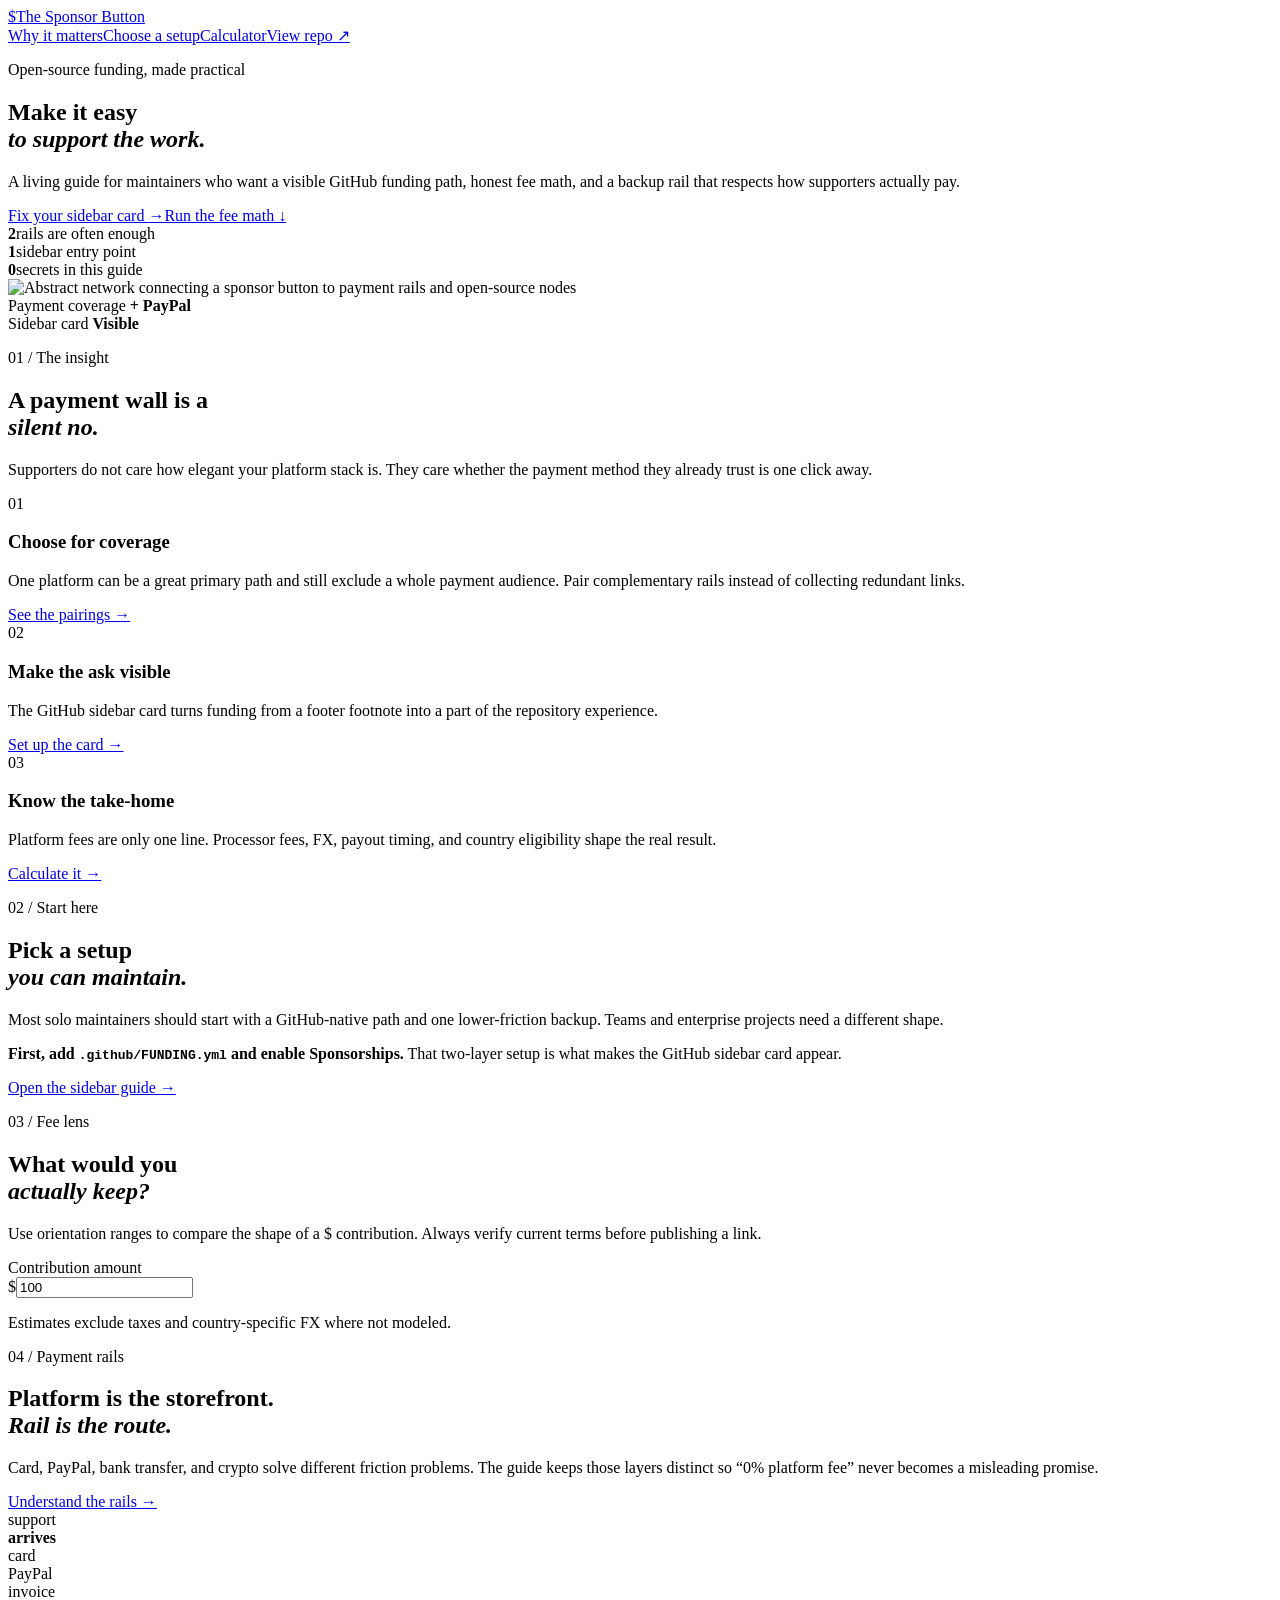
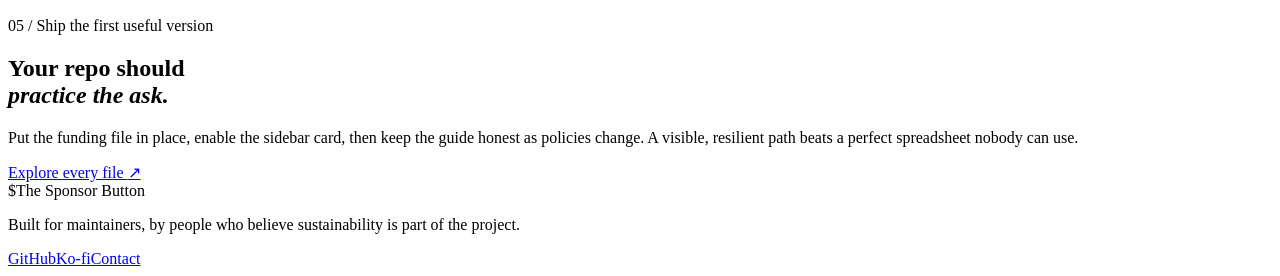
==== index.html @ 51831c10 "Add files via upload" ====
<!doctype html>
<html lang="en">
<head>
  <meta charset="utf-8">
  <meta name="viewport" content="width=device-width, initial-scale=1">
  <meta name="description" content="A practical, global guide to funding open-source work with less donor friction.">
  <meta property="og:title" content="The Sponsor Button — Fund open source without the friction">
  <meta property="og:description" content="Compare fees, payment rails, country fit, and GitHub sidebar setup.">
  <meta property="og:image" content="assets/social-preview.png">
  <link rel="icon" href="assets/favicon.svg" type="image/svg+xml">
  <link rel="stylesheet" href="style.css">
  <title>The Sponsor Button</title>
</head>
<body>
  <div class="noise"></div>
  <header class="site-header wrap">
    <a class="brand" href="#top"><span class="brand-mark">$</span><span>The Sponsor Button</span></a>
    <nav><a href="#why">Why it matters</a><a href="#choose">Choose a setup</a><a href="#calculator">Calculator</a><a class="nav-cta" href="https://github.com/FED-OS/open-source-funding-guide">View repo ↗</a></nav>
  </header>
  <main id="top">
    <section class="hero wrap">
      <div class="hero-copy">
        <p class="eyebrow"><span class="pulse"></span> Open-source funding, made practical</p>
        <h1>Make it easy<br><em>to support the work.</em></h1>
        <p class="lede">A living guide for maintainers who want a visible GitHub funding path, honest fee math, and a backup rail that respects how supporters actually pay.</p>
        <div class="hero-actions"><a class="button primary" href="guide/sidebar-card-setup.html">Fix your sidebar card <span>→</span></a><a class="text-link" href="#calculator">Run the fee math <span>↓</span></a></div>
        <div class="hero-stats"><div><strong>2</strong><span>rails are often enough</span></div><div><strong>1</strong><span>sidebar entry point</span></div><div><strong>0</strong><span>secrets in this guide</span></div></div>
      </div>
      <div class="hero-art"><img src="assets/hero-network.png" alt="Abstract network connecting a sponsor button to payment rails and open-source nodes"><div class="floating-card card-one"><span class="dot coral"></span> Payment coverage <b>+ PayPal</b></div><div class="floating-card card-two"><span class="dot cyan"></span> Sidebar card <b>Visible</b></div></div>
    </section>
    <section id="why" class="section wrap">
      <div class="section-head"><p class="eyebrow">01 / The insight</p><h2>A payment wall is a<br><em>silent no.</em></h2><p>Supporters do not care how elegant your platform stack is. They care whether the payment method they already trust is one click away.</p></div>
      <div class="insight-grid"><article class="insight dark"><span class="number">01</span><h3>Choose for coverage</h3><p>One platform can be a great primary path and still exclude a whole payment audience. Pair complementary rails instead of collecting redundant links.</p><a href="guide/backup-platforms.html">See the pairings →</a></article><article class="insight coral-card"><span class="number">02</span><h3>Make the ask visible</h3><p>The GitHub sidebar card turns funding from a footer footnote into a part of the repository experience.</p><a href="guide/sidebar-card-setup.html">Set up the card →</a></article><article class="insight outline"><span class="number">03</span><h3>Know the take-home</h3><p>Platform fees are only one line. Processor fees, FX, payout timing, and country eligibility shape the real result.</p><a href="#calculator">Calculate it →</a></article></div>
    </section>
    <section id="choose" class="band"><div class="wrap split"><div><p class="eyebrow light">02 / Start here</p><h2>Pick a setup<br><em>you can maintain.</em></h2></div><div><p class="band-copy">Most solo maintainers should start with a GitHub-native path and one lower-friction backup. Teams and enterprise projects need a different shape.</p><p class="band-copy"><strong>First, add <code>.github/FUNDING.yml</code> and enable Sponsorships.</strong> That two-layer setup is what makes the GitHub sidebar card appear.</p><a class="button light-button" href="guide/sidebar-card-setup.html">Open the sidebar guide <span>→</span></a></div></div></section>
    <section id="calculator" class="section wrap calculator-section"><div class="section-head"><p class="eyebrow">03 / Fee lens</p><h2>What would you<br><em>actually keep?</em></h2><p>Use orientation ranges to compare the shape of a $ contribution. Always verify current terms before publishing a link.</p></div><div class="calculator"><div class="calc-controls"><label for="amount">Contribution amount</label><div class="amount-input"><span>$</span><input id="amount" type="number" min="1" value="100" step="5"></div><p>Estimates exclude taxes and country-specific FX where not modeled.</p></div><div id="results" class="results"></div></div></section>
    <section class="section wrap rail-section"><div class="rail-copy"><p class="eyebrow">04 / Payment rails</p><h2>Platform is the storefront.<br><em>Rail is the route.</em></h2><p>Card, PayPal, bank transfer, and crypto solve different friction problems. The guide keeps those layers distinct so “0% platform fee” never becomes a misleading promise.</p><a class="text-link" href="guide/payment-rails.html">Understand the rails →</a></div><div class="rail-map"><div class="rail-node main-node">support<br><strong>arrives</strong></div><div class="rail-line line-a"></div><div class="rail-line line-b"></div><div class="rail-line line-c"></div><div class="rail-pill pill-a">card</div><div class="rail-pill pill-b">PayPal</div><div class="rail-pill pill-c">invoice</div></div></section>
    <section class="closing wrap"><div><p class="eyebrow">05 / Ship the first useful version</p><h2>Your repo should<br><em>practice the ask.</em></h2></div><div><p>Put the funding file in place, enable the sidebar card, then keep the guide honest as policies change. A visible, resilient path beats a perfect spreadsheet nobody can use.</p><a class="button primary" href="https://github.com/FED-OS/open-source-funding-guide">Explore every file <span>↗</span></a></div></section>
  </main>
  <footer class="footer wrap"><div class="brand"><span class="brand-mark">$</span><span>The Sponsor Button</span></div><p>Built for maintainers, by people who believe sustainability is part of the project.</p><div class="footer-links"><a href="https://github.com/FED-OS">GitHub</a><a href="https://ko-fi.com/fedpromptly">Ko-fi</a><a href="mailto:support@fedpromptly.com">Contact</a></div></footer>
  <script src="script.js"></script>
</body>
</html>
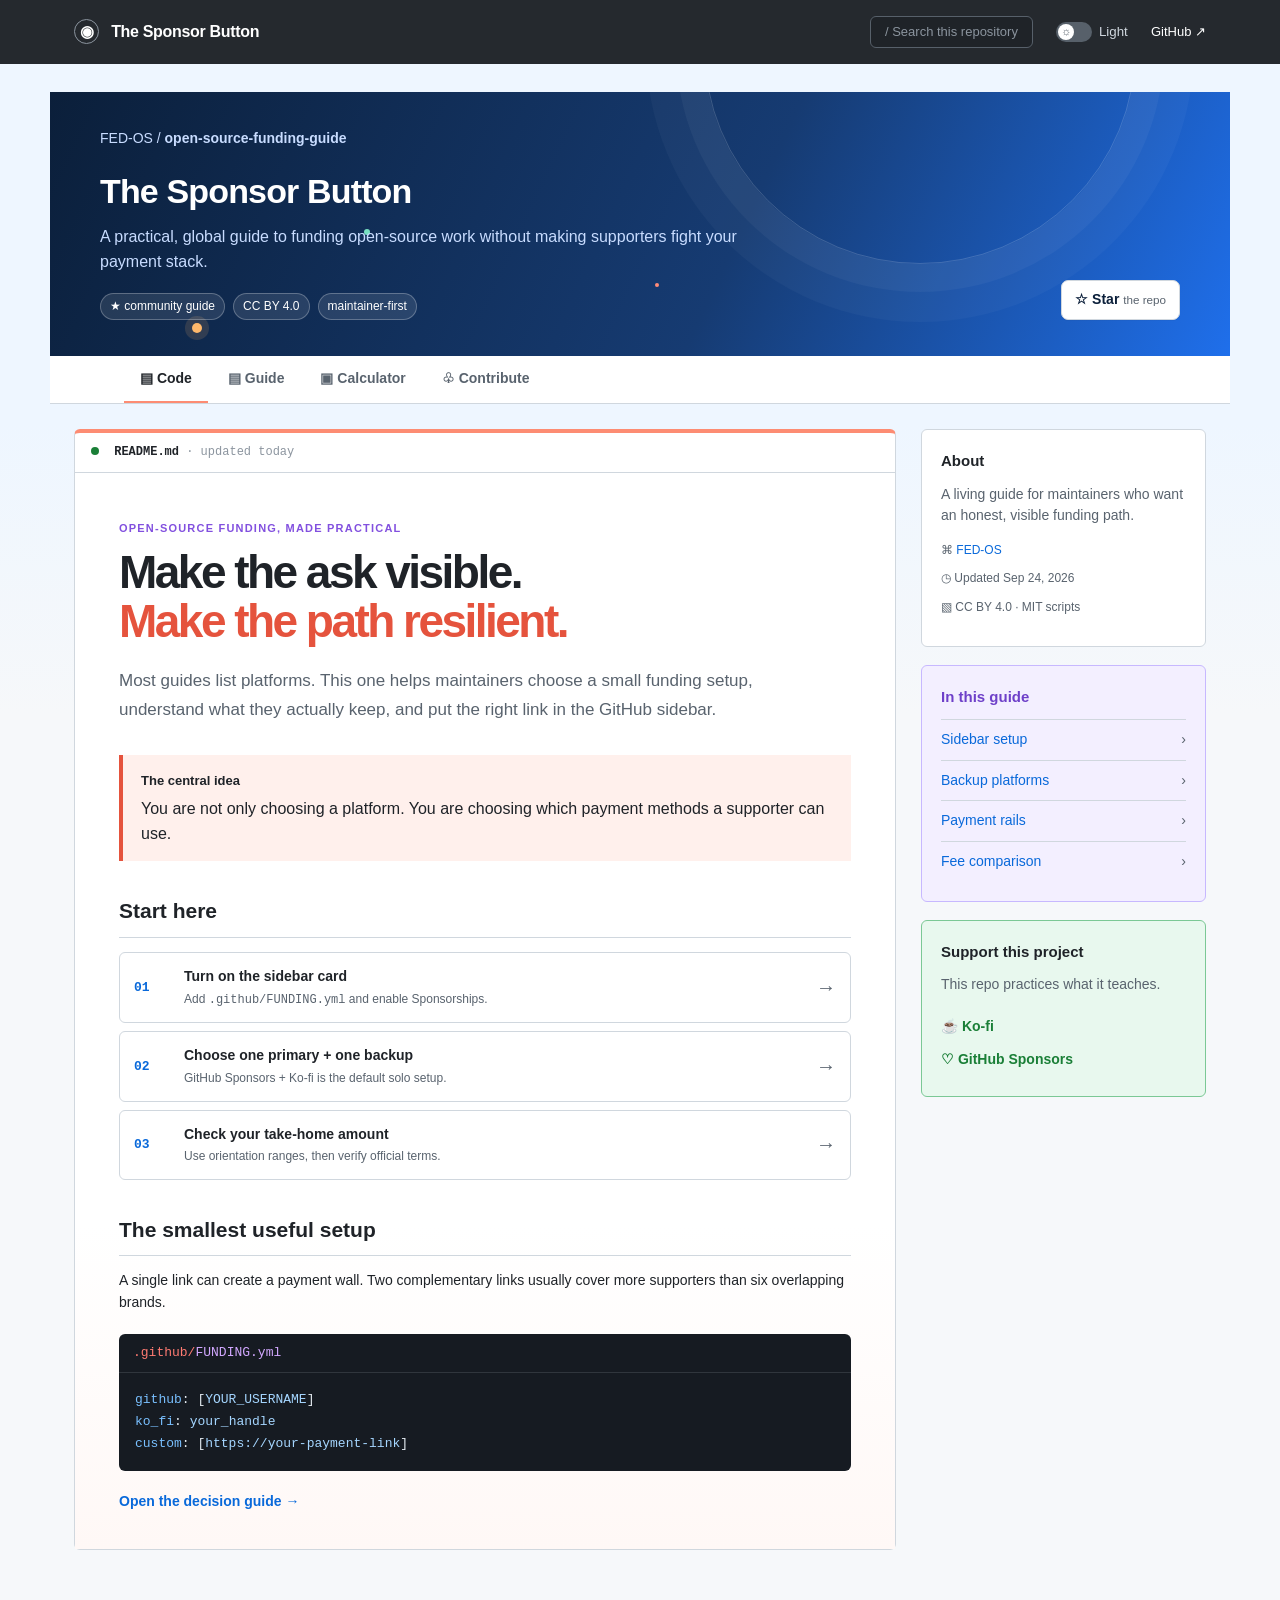
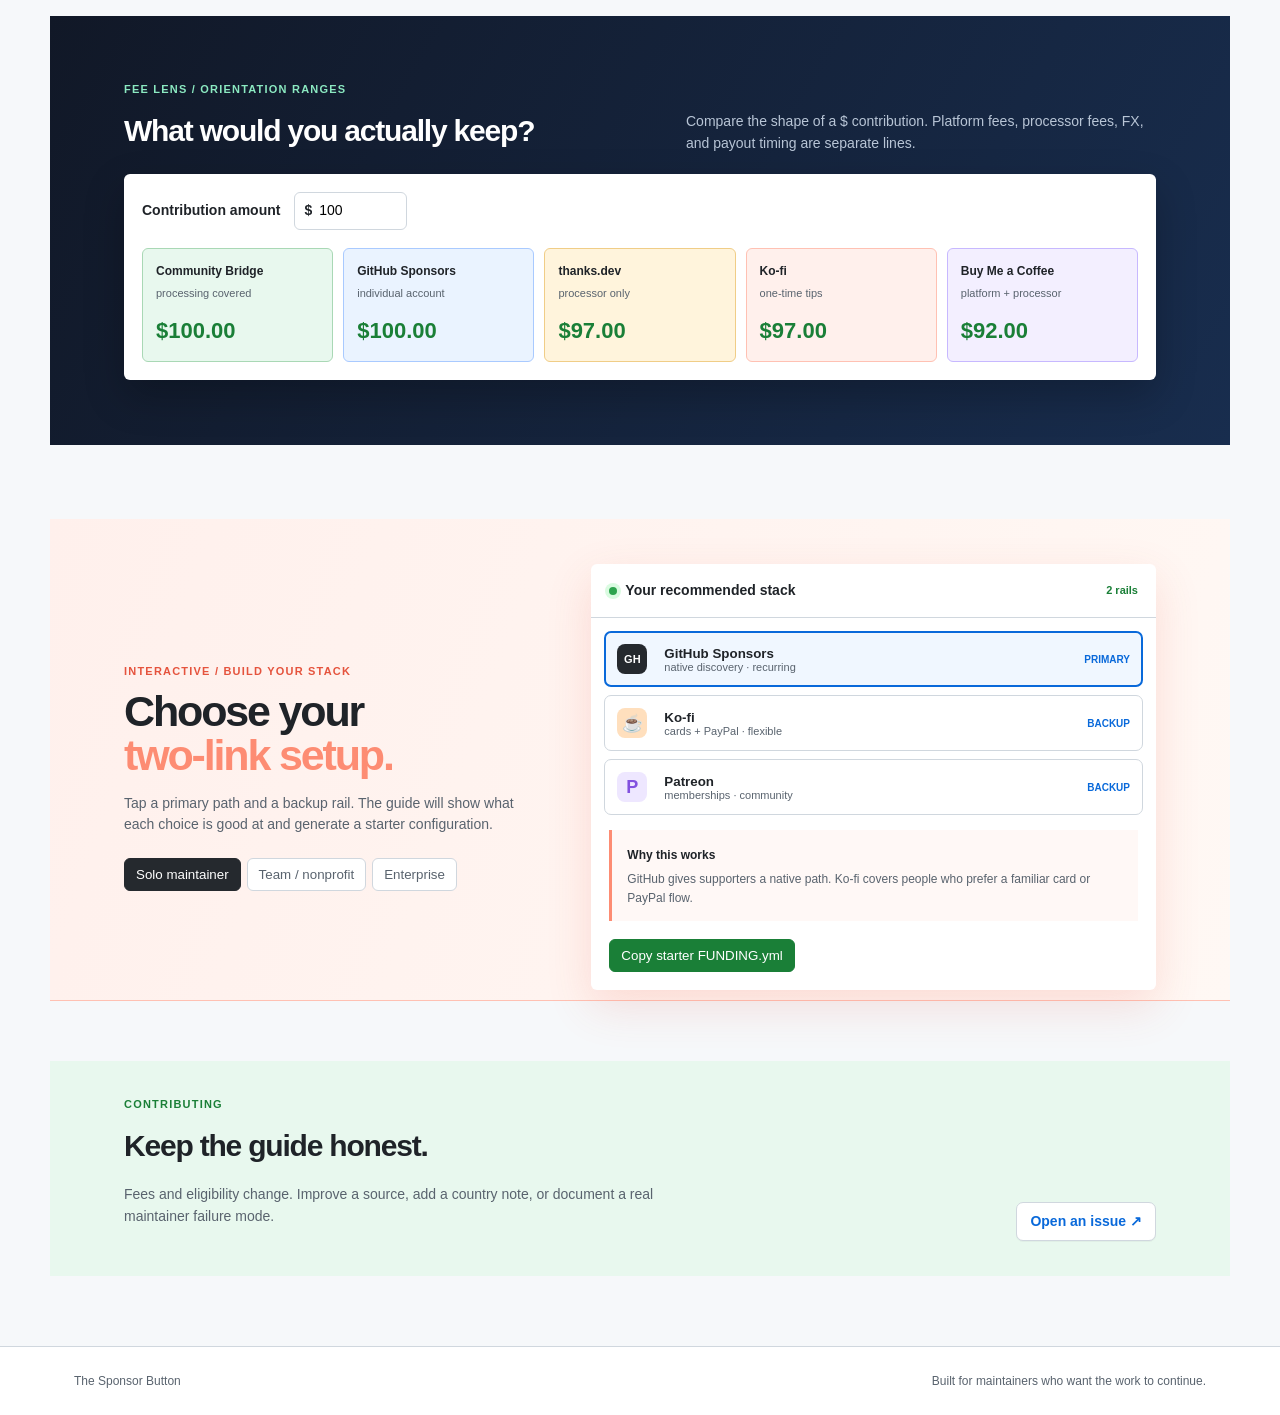
==== commit a010289e: "Add files via upload" ====
--- a/index.html
+++ b/index.html
@@ -1,43 +1,25 @@
 <!doctype html>
 <html lang="en">
 <head>
-  <meta charset="utf-8">
-  <meta name="viewport" content="width=device-width, initial-scale=1">
-  <meta name="description" content="A practical, global guide to funding open-source work with less donor friction.">
-  <meta property="og:title" content="The Sponsor Button — Fund open source without the friction">
-  <meta property="og:description" content="Compare fees, payment rails, country fit, and GitHub sidebar setup.">
-  <meta property="og:image" content="assets/social-preview.png">
-  <link rel="icon" href="assets/favicon.svg" type="image/svg+xml">
-  <link rel="stylesheet" href="style.css">
-  <title>The Sponsor Button</title>
+<meta charset="utf-8"><meta name="viewport" content="width=device-width, initial-scale=1">
+<meta name="description" content="A practical, global guide to funding open-source work without donor friction.">
+<link rel="icon" href="assets/favicon.svg" type="image/svg+xml"><link rel="stylesheet" href="style.css">
+<title>The Sponsor Button · Open-source funding guide</title>
 </head>
 <body>
-  <div class="noise"></div>
-  <header class="site-header wrap">
-    <a class="brand" href="#top"><span class="brand-mark">$</span><span>The Sponsor Button</span></a>
-    <nav><a href="#why">Why it matters</a><a href="#choose">Choose a setup</a><a href="#calculator">Calculator</a><a class="nav-cta" href="https://github.com/FED-OS/open-source-funding-guide">View repo ↗</a></nav>
-  </header>
-  <main id="top">
-    <section class="hero wrap">
-      <div class="hero-copy">
-        <p class="eyebrow"><span class="pulse"></span> Open-source funding, made practical</p>
-        <h1>Make it easy<br><em>to support the work.</em></h1>
-        <p class="lede">A living guide for maintainers who want a visible GitHub funding path, honest fee math, and a backup rail that respects how supporters actually pay.</p>
-        <div class="hero-actions"><a class="button primary" href="guide/sidebar-card-setup.html">Fix your sidebar card <span>→</span></a><a class="text-link" href="#calculator">Run the fee math <span>↓</span></a></div>
-        <div class="hero-stats"><div><strong>2</strong><span>rails are often enough</span></div><div><strong>1</strong><span>sidebar entry point</span></div><div><strong>0</strong><span>secrets in this guide</span></div></div>
-      </div>
-      <div class="hero-art"><img src="assets/hero-network.png" alt="Abstract network connecting a sponsor button to payment rails and open-source nodes"><div class="floating-card card-one"><span class="dot coral"></span> Payment coverage <b>+ PayPal</b></div><div class="floating-card card-two"><span class="dot cyan"></span> Sidebar card <b>Visible</b></div></div>
-    </section>
-    <section id="why" class="section wrap">
-      <div class="section-head"><p class="eyebrow">01 / The insight</p><h2>A payment wall is a<br><em>silent no.</em></h2><p>Supporters do not care how elegant your platform stack is. They care whether the payment method they already trust is one click away.</p></div>
-      <div class="insight-grid"><article class="insight dark"><span class="number">01</span><h3>Choose for coverage</h3><p>One platform can be a great primary path and still exclude a whole payment audience. Pair complementary rails instead of collecting redundant links.</p><a href="guide/backup-platforms.html">See the pairings →</a></article><article class="insight coral-card"><span class="number">02</span><h3>Make the ask visible</h3><p>The GitHub sidebar card turns funding from a footer footnote into a part of the repository experience.</p><a href="guide/sidebar-card-setup.html">Set up the card →</a></article><article class="insight outline"><span class="number">03</span><h3>Know the take-home</h3><p>Platform fees are only one line. Processor fees, FX, payout timing, and country eligibility shape the real result.</p><a href="#calculator">Calculate it →</a></article></div>
-    </section>
-    <section id="choose" class="band"><div class="wrap split"><div><p class="eyebrow light">02 / Start here</p><h2>Pick a setup<br><em>you can maintain.</em></h2></div><div><p class="band-copy">Most solo maintainers should start with a GitHub-native path and one lower-friction backup. Teams and enterprise projects need a different shape.</p><p class="band-copy"><strong>First, add <code>.github/FUNDING.yml</code> and enable Sponsorships.</strong> That two-layer setup is what makes the GitHub sidebar card appear.</p><a class="button light-button" href="guide/sidebar-card-setup.html">Open the sidebar guide <span>→</span></a></div></div></section>
-    <section id="calculator" class="section wrap calculator-section"><div class="section-head"><p class="eyebrow">03 / Fee lens</p><h2>What would you<br><em>actually keep?</em></h2><p>Use orientation ranges to compare the shape of a $ contribution. Always verify current terms before publishing a link.</p></div><div class="calculator"><div class="calc-controls"><label for="amount">Contribution amount</label><div class="amount-input"><span>$</span><input id="amount" type="number" min="1" value="100" step="5"></div><p>Estimates exclude taxes and country-specific FX where not modeled.</p></div><div id="results" class="results"></div></div></section>
-    <section class="section wrap rail-section"><div class="rail-copy"><p class="eyebrow">04 / Payment rails</p><h2>Platform is the storefront.<br><em>Rail is the route.</em></h2><p>Card, PayPal, bank transfer, and crypto solve different friction problems. The guide keeps those layers distinct so “0% platform fee” never becomes a misleading promise.</p><a class="text-link" href="guide/payment-rails.html">Understand the rails →</a></div><div class="rail-map"><div class="rail-node main-node">support<br><strong>arrives</strong></div><div class="rail-line line-a"></div><div class="rail-line line-b"></div><div class="rail-line line-c"></div><div class="rail-pill pill-a">card</div><div class="rail-pill pill-b">PayPal</div><div class="rail-pill pill-c">invoice</div></div></section>
-    <section class="closing wrap"><div><p class="eyebrow">05 / Ship the first useful version</p><h2>Your repo should<br><em>practice the ask.</em></h2></div><div><p>Put the funding file in place, enable the sidebar card, then keep the guide honest as policies change. A visible, resilient path beats a perfect spreadsheet nobody can use.</p><a class="button primary" href="https://github.com/FED-OS/open-source-funding-guide">Explore every file <span>↗</span></a></div></section>
-  </main>
-  <footer class="footer wrap"><div class="brand"><span class="brand-mark">$</span><span>The Sponsor Button</span></div><p>Built for maintainers, by people who believe sustainability is part of the project.</p><div class="footer-links"><a href="https://github.com/FED-OS">GitHub</a><a href="https://ko-fi.com/fedpromptly">Ko-fi</a><a href="mailto:support@fedpromptly.com">Contact</a></div></footer>
-  <script src="script.js"></script>
-</body>
-</html>
+<header class="topbar"><div class="topbar-inner"><a class="github-wordmark" href="#top"><span class="octo">◉</span> The Sponsor Button</a><div class="top-actions"><span class="search">/ Search this repository</span><button class="theme-toggle" id="theme-toggle" type="button" aria-label="Switch to dark mode" aria-pressed="false"><span class="toggle-track"><span class="toggle-thumb">☼</span></span><span class="theme-label">Light</span></button><a href="https://github.com/FED-OS/open-source-funding-guide">GitHub ↗</a></div></div></header>
+<main id="top" class="repo-shell">
+<section class="repo-head"><div><p class="crumb">FED-OS / <strong>open-source-funding-guide</strong></p><h1>The Sponsor Button</h1><p class="repo-sub">A practical, global guide to funding open-source work without making supporters fight your payment stack.</p><div class="badges"><span>★ community guide</span><span>CC BY 4.0</span><span>maintainer-first</span></div></div><a class="star-button" href="https://github.com/FED-OS/open-source-funding-guide">☆ Star <small>the repo</small></a></section>
+<nav class="repo-tabs"><a class="active" href="#readme">▤ Code</a><a href="#guide">▤ Guide</a><a href="#calculator">▣ Calculator</a><a href="#contribute">♧ Contribute</a></nav>
+<div class="repo-grid">
+<article id="readme" class="readme panel"><div class="readme-bar"><span class="green-dot"></span> README.md <span class="muted">· updated today</span></div><div class="readme-body"><p class="kicker">Open-source funding, made practical</p><h2>Make the ask visible.<br><span>Make the path resilient.</span></h2><p class="intro">Most guides list platforms. This one helps maintainers choose a small funding setup, understand what they actually keep, and put the right link in the GitHub sidebar.</p><div class="callout"><strong>The central idea</strong><p>You are not only choosing a platform. You are choosing which payment methods a supporter can use.</p></div><h3>Start here</h3><div class="steps"><a href="#guide"><b>01</b><span><strong>Turn on the sidebar card</strong><small>Add <code>.github/FUNDING.yml</code> and enable Sponsorships.</small></span><i>→</i></a><a href="backup-platforms.html"><b>02</b><span><strong>Choose one primary + one backup</strong><small>GitHub Sponsors + Ko-fi is the default solo setup.</small></span><i>→</i></a><a href="#calculator"><b>03</b><span><strong>Check your take-home amount</strong><small>Use orientation ranges, then verify official terms.</small></span><i>→</i></a></div><h3 id="guide">The smallest useful setup</h3><p>A single link can create a payment wall. Two complementary links usually cover more supporters than six overlapping brands.</p><div class="yaml"><div><span class="red">.github/</span><span class="yellow">FUNDING.yml</span></div><pre><span class="key">github</span>: [<span class="string">YOUR_USERNAME</span>]
+<span class="key">ko_fi</span>: <span class="string">your_handle</span>
+<span class="key">custom</span>: [<span class="string">https://your-payment-link</span>]</pre></div><a class="read-link" href="decision-tree.html">Open the decision guide →</a></div></article>
+<aside class="sidebar"><div class="side-panel"><h3>About</h3><p>A living guide for maintainers who want an honest, visible funding path.</p><div class="side-line">⌘ <a href="https://github.com/FED-OS">FED-OS</a></div><div class="side-line">◷ Updated Sep 24, 2026</div><div class="side-line">▧ CC BY 4.0 · MIT scripts</div></div><div class="side-panel"><h3>In this guide</h3><a class="side-link" href="#guide">Sidebar setup <span>›</span></a><a class="side-link" href="backup-platforms.html">Backup platforms <span>›</span></a><a class="side-link" href="payment-rails.html">Payment rails <span>›</span></a><a class="side-link" href="#calculator">Fee comparison <span>›</span></a></div><div class="side-panel funding"><h3>Support this project</h3><p>This repo practices what it teaches.</p><a href="https://ko-fi.com/fedpromptly">☕ Ko-fi</a><a href="https://github.com/FED-OS">♡ GitHub Sponsors</a></div></aside>
+</div>
+<section id="calculator" class="matrix-section"><div class="section-label">FEE LENS / ORIENTATION RANGES</div><div class="matrix-heading"><h2>What would you actually keep?</h2><p>Compare the shape of a $ contribution. Platform fees, processor fees, FX, and payout timing are separate lines.</p></div><div class="calculator panel"><label>Contribution amount <span class="amount"><b>$</b><input id="amount" type="number" min="1" value="100"></span></label><div id="results" class="results"></div></div></section>
+<section id="stack-builder" class="builder-section"><div class="builder-copy"><span class="section-label">INTERACTIVE / BUILD YOUR STACK</span><h2>Choose your<br><em>two-link setup.</em></h2><p>Tap a primary path and a backup rail. The guide will show what each choice is good at and generate a starter configuration.</p><div class="mode-buttons"><button class="mode active" data-mode="solo">Solo maintainer</button><button class="mode" data-mode="team">Team / nonprofit</button><button class="mode" data-mode="enterprise">Enterprise</button></div></div><div class="builder-card panel"><div class="builder-top"><span class="live-dot"></span><b id="builder-title">Your recommended stack</b><span id="coverage">2 rails</span></div><div class="stack-options"><button class="stack-option selected" data-platform="github"><span class="platform-icon">GH</span><span><b>GitHub Sponsors</b><small>native discovery · recurring</small></span><i>primary</i></button><button class="stack-option" data-platform="kofi"><span class="platform-icon warm">☕</span><span><b>Ko-fi</b><small>cards + PayPal · flexible</small></span><i>backup</i></button><button class="stack-option" data-platform="patreon"><span class="platform-icon purple">P</span><span><b>Patreon</b><small>memberships · community</small></span><i>backup</i></button></div><div class="recommendation" id="recommendation"><b>Why this works</b><p>GitHub gives supporters a native path. Ko-fi covers people who prefer a familiar card or PayPal flow.</p></div><button class="copy-config" id="copy-config">Copy starter FUNDING.yml</button><span class="copied" id="copied">Copied!</span></div></section>
+<section id="contribute" class="bottom-row"><div><span class="section-label">CONTRIBUTING</span><h2>Keep the guide honest.</h2><p>Fees and eligibility change. Improve a source, add a country note, or document a real maintainer failure mode.</p></div><a class="contribute-button" href="https://github.com/FED-OS/open-source-funding-guide/issues">Open an issue ↗</a></section>
+</main><footer><span>The Sponsor Button</span><span>Built for maintainers who want the work to continue.</span></footer>
+<script src="script.js"></script>
+</body></html>
--- a/style.css
+++ b/style.css
@@ -0,0 +1,5 @@
+:root{--bg:#f6f8fa;--panel:#fff;--ink:#1f2328;--muted:#59636e;--line:#d0d7de;--blue:#0969da;--green:#1a7f37;--yellow:#bf8700;--red:#cf222e;--purple:#8250df}*{box-sizing:border-box}html{scroll-behavior:smooth}body{margin:0;background:var(--bg);color:var(--ink);font:14px/1.55 -apple-system,BlinkMacSystemFont,"Segoe UI",sans-serif}.topbar{height:64px;background:#25292e;color:#fff}.topbar-inner{max-width:1180px;height:100%;margin:auto;padding:0 24px;display:flex;align-items:center;justify-content:space-between}.github-wordmark{color:#fff;text-decoration:none;font-size:16px;font-weight:700;letter-spacing:-.02em}.octo{display:inline-grid;place-items:center;border:1px solid #8b949e;border-radius:50%;width:25px;height:25px;margin-right:8px}.top-actions{display:flex;align-items:center;gap:20px;color:#d0d7de;font-size:13px}.top-actions a{color:#fff;text-decoration:none}.search{border:1px solid #57606a;border-radius:6px;padding:5px 14px;color:#8b949e;background:#1f2328}.repo-shell{max-width:1180px;margin:auto;padding:28px 24px 70px}.repo-head{display:flex;justify-content:space-between;align-items:end;padding:12px 0 25px}.crumb{color:var(--blue);margin:0 0 15px}.crumb strong{font-weight:600}.repo-head h1{font-size:28px;margin:0 0 8px;letter-spacing:-.025em}.repo-sub{font-size:16px;color:var(--muted);margin:0;max-width:660px}.badges{display:flex;gap:8px;margin-top:18px;flex-wrap:wrap}.badges span{font-size:12px;border:1px solid var(--line);border-radius:20px;padding:3px 9px;background:#fff;color:var(--muted)}.star-button,.contribute-button{border:1px solid var(--line);background:#fff;border-radius:7px;padding:8px 13px;text-decoration:none;color:var(--ink);font-weight:600;box-shadow:0 1px 0 rgba(31,35,40,.04)}.star-button small{font-weight:400;color:var(--muted)}.repo-tabs{border-bottom:1px solid var(--line);display:flex;gap:4px;margin-bottom:25px}.repo-tabs a{color:var(--muted);text-decoration:none;padding:12px 16px;font-weight:600}.repo-tabs a.active{color:var(--ink);border-bottom:2px solid #fd8c73}.repo-grid{display:grid;grid-template-columns:minmax(0,1fr) 285px;gap:25px}.panel,.side-panel{background:var(--panel);border:1px solid var(--line);border-radius:6px}.readme-bar{padding:10px 16px;border-bottom:1px solid var(--line);font-family:ui-monospace,monospace;font-size:12px;font-weight:600}.green-dot{display:inline-block;width:8px;height:8px;background:#1a7f37;border-radius:50%;margin-right:8px}.muted{color:#8c959f;font-weight:400}.readme-body{padding:36px 44px}.kicker,.section-label{color:var(--purple);font-size:11px;font-weight:800;letter-spacing:.11em;text-transform:uppercase}.readme h2{font-size:46px;line-height:1.06;letter-spacing:-.055em;margin:10px 0 22px}.readme h2 span{color:var(--blue)}.intro{font-size:17px;line-height:1.7;color:var(--muted);max-width:650px}.callout{border-left:4px solid #fd8c73;background:#fff8f6;padding:15px 18px;margin:30px 0}.callout strong{font-size:13px}.callout p{margin:5px 0 0;font-size:16px}.readme h3{font-size:21px;margin:34px 0 14px;border-bottom:1px solid var(--line);padding-bottom:9px}.steps{display:grid;gap:8px}.steps a{display:grid;grid-template-columns:38px 1fr 20px;align-items:center;gap:12px;border:1px solid var(--line);border-radius:6px;padding:13px 14px;color:var(--ink);text-decoration:none}.steps a:hover{border-color:#8c959f;background:#f6f8fa}.steps b{color:var(--blue);font:700 13px ui-monospace,monospace}.steps strong{display:block}.steps small{display:block;color:var(--muted);font-size:12px;margin-top:2px}.steps i{font-style:normal;color:var(--muted);font-size:20px}.yaml{background:#161b22;color:#e6edf3;border-radius:6px;overflow:hidden;font:13px/1.7 ui-monospace,SFMono-Regular,Menlo,monospace;margin:20px 0}.yaml>div{padding:8px 14px;border-bottom:1px solid #30363d;color:#8b949e}.yaml pre{margin:0;padding:16px}.red{color:#ff7b72}.yellow{color:#d2a8ff}.key{color:#79c0ff}.string{color:#a5d6ff}.read-link{color:var(--blue);font-weight:600;text-decoration:none}.sidebar{display:grid;align-content:start;gap:18px}.side-panel{padding:19px}.side-panel h3{font-size:15px;margin:0 0 11px}.side-panel p{color:var(--muted);margin:0 0 14px}.side-line{font-size:12px;color:var(--muted);margin:10px 0}.side-line a,.side-link{color:var(--blue);text-decoration:none}.side-link{display:flex;justify-content:space-between;padding:9px 0;border-top:1px solid var(--line)}.side-link span{color:var(--muted)}.funding{background:#f6fbf7;border-color:#a9d8b5}.funding a{display:block;color:var(--green);font-weight:600;text-decoration:none;padding:6px 0}.matrix-section{margin-top:66px}.section-label{display:block;margin-bottom:10px}.matrix-heading{display:flex;justify-content:space-between;align-items:end;gap:30px}.matrix-heading h2,.bottom-row h2{font-size:30px;letter-spacing:-.04em;margin:0}.matrix-heading p{max-width:470px;color:var(--muted);margin:0}.calculator{margin-top:20px;padding:18px}.calculator>label{font-weight:600;display:flex;align-items:center;gap:14px}.amount{display:flex;align-items:center;border:1px solid var(--line);border-radius:6px;padding:0 9px;font-weight:400}.amount input{width:85px;border:0;outline:0;padding:7px;font:inherit}.results{display:grid;grid-template-columns:repeat(5,1fr);gap:10px;margin-top:18px}.result{background:#f6f8fa;border:1px solid var(--line);border-radius:6px;padding:13px}.result-name{display:block;font-weight:600;font-size:12px}.result-note{display:block;color:var(--muted);font-size:11px;margin-top:4px}.result-value{display:block;color:var(--green);font-size:22px;font-weight:700;margin-top:12px}.bottom-row{display:flex;justify-content:space-between;align-items:end;border-top:1px solid var(--line);margin-top:60px;padding-top:35px}.bottom-row p{color:var(--muted);max-width:560px}.contribute-button{color:var(--blue)}footer{border-top:1px solid var(--line);padding:25px max(24px,calc((100% - 1132px)/2));display:flex;justify-content:space-between;color:var(--muted);font-size:12px;background:#fff}@media(max-width:800px){.top-actions .search{display:none}.repo-head{align-items:start;flex-direction:column;gap:20px}.repo-grid{grid-template-columns:1fr}.readme-body{padding:27px 22px}.readme h2{font-size:37px}.results{grid-template-columns:repeat(2,1fr)}.matrix-heading{display:block}.matrix-heading p{margin-top:10px}.bottom-row{display:block}.contribute-button{display:inline-block;margin-top:10px}}@media(max-width:480px){.repo-shell{padding-left:14px;padding-right:14px}.repo-tabs{overflow:auto}.repo-tabs a{white-space:nowrap;padding:11px 12px}.results{grid-template-columns:1fr}.topbar-inner{padding:0 14px}.repo-sub{font-size:14px}footer{display:block}footer span{display:block;margin:5px 0}}
+.builder-section{margin-top:74px;padding:45px 0 10px;display:grid;grid-template-columns:.85fr 1.15fr;gap:50px;align-items:center;border-top:1px solid var(--line)}.builder-copy h2{font-size:43px;line-height:1.02;letter-spacing:-.05em;margin:5px 0 15px}.builder-copy h2 em{font-style:normal;color:var(--coral,#fd8c73)}.builder-copy p{color:var(--muted);max-width:430px}.mode-buttons{display:flex;gap:6px;flex-wrap:wrap;margin-top:22px}.mode,.copy-config{border:1px solid var(--line);background:#fff;border-radius:6px;padding:8px 11px;color:var(--muted);font:600 12px inherit;cursor:pointer}.mode.active{background:#25292e;border-color:#25292e;color:#fff}.builder-card{padding:0;overflow:hidden;box-shadow:0 12px 35px rgba(31,35,40,.08)}.builder-top{display:flex;align-items:center;gap:8px;padding:16px 18px;border-bottom:1px solid var(--line)}.builder-top span:last-child{margin-left:auto;font-size:11px;color:var(--green);font-weight:700}.live-dot{width:8px;height:8px;background:#2da44e;border-radius:50%;box-shadow:0 0 0 4px #dafbe1}.stack-options{padding:13px;display:grid;gap:8px}.stack-option{display:grid;grid-template-columns:36px 1fr auto;align-items:center;gap:11px;text-align:left;border:1px solid var(--line);border-radius:7px;background:#fff;padding:12px;cursor:pointer;color:var(--ink);transition:.18s}.stack-option:hover{transform:translateX(3px);border-color:#8c959f}.stack-option.selected{border:2px solid var(--blue);background:#f0f7ff;padding:11px}.platform-icon{display:grid;place-items:center;width:30px;height:30px;border-radius:8px;background:#25292e;color:#fff;font-size:11px;font-weight:800}.platform-icon.warm{background:#ffdfbd;color:#a34700;font-size:17px}.platform-icon.purple{background:#eee7ff;color:var(--purple);font-size:18px}.stack-option b,.stack-option small{display:block}.stack-option small{color:var(--muted);font-size:11px}.stack-option i{font-size:10px;color:var(--blue);font-style:normal;font-weight:800;text-transform:uppercase}.recommendation{margin:2px 18px 18px;padding:14px 15px;background:#fff8f6;border-left:3px solid #fd8c73}.recommendation b{font-size:12px}.recommendation p{margin:4px 0 0;color:var(--muted);font-size:12px}.copy-config{margin:0 0 18px 18px;color:#fff;background:var(--green);border-color:var(--green)}.copied{font-size:11px;color:var(--green);font-weight:700;opacity:0;transition:opacity .2s}.copied.show{opacity:1}@media(max-width:800px){.builder-section{grid-template-columns:1fr;gap:25px}}
+.repo-shell{background:linear-gradient(180deg,#eef6ff 0 360px,var(--bg) 650px);max-width:none;padding-left:max(24px,calc((100% - 1132px)/2));padding-right:max(24px,calc((100% - 1132px)/2))}.repo-head{background:linear-gradient(115deg,#0b1f3a 0%,#163b72 58%,#1f6feb 100%);color:#fff;margin:0 -24px;padding:36px max(24px,calc((100vw - 1180px)/2));position:relative;overflow:hidden}.repo-head:after{content:"";position:absolute;width:430px;height:430px;border:1px solid rgba(255,255,255,.17);border-radius:50%;right:8%;top:-260px;box-shadow:0 0 0 28px rgba(255,255,255,.04),0 0 0 58px rgba(255,255,255,.03)}.repo-head>div,.repo-head>a{position:relative;z-index:1}.repo-head .crumb,.repo-head .repo-sub{color:#c8dcff}.repo-head h1{font-size:34px}.repo-head .badges span{background:rgba(255,255,255,.1);border-color:rgba(255,255,255,.26);color:#fff}.repo-head .star-button{background:#fff;color:#0b1f3a}.repo-tabs{background:#fff;margin-left:-24px;margin-right:-24px;padding-left:max(24px,calc((100vw - 1132px)/2));padding-right:max(24px,calc((100vw - 1132px)/2))}.readme{border-top:4px solid #fd8c73}.readme-body{background:linear-gradient(180deg,#fff 0%,#fff 70%,#fff8f6 100%)}.readme h2 span{color:#e5533d}.callout{background:#fff0ec;border-left-color:#e5533d}.sidebar .side-panel:nth-child(2){background:#f3efff;border-color:#c7b8ff}.sidebar .side-panel:nth-child(2) h3{color:#6e40c9}.sidebar .funding{background:#e8f8ee;border-color:#7bc895}.matrix-section{margin-left:-24px;margin-right:-24px;padding:65px max(24px,calc((100vw - 1132px)/2));background:linear-gradient(120deg,#111827,#182d4e);color:#fff}.matrix-section .matrix-heading p{color:#b8c5d6}.matrix-section .section-label{color:#8be9c1}.matrix-section .calculator{background:#fff;color:var(--ink);border:0;box-shadow:0 16px 40px rgba(0,0,0,.24)}.matrix-section .result:nth-child(1){background:#e8f8ee;border-color:#a9d8b5}.matrix-section .result:nth-child(2){background:#eaf3ff;border-color:#a9caff}.matrix-section .result:nth-child(3){background:#fff4dc;border-color:#f0cd87}.matrix-section .result:nth-child(4){background:#fff0ec;border-color:#ffc1b3}.matrix-section .result:nth-child(5){background:#f3efff;border-color:#c7b8ff}.builder-section{background:linear-gradient(110deg,#fff0ec,#fff8f4);margin-left:-24px;margin-right:-24px;padding-left:max(24px,calc((100vw - 1132px)/2));padding-right:max(24px,calc((100vw - 1132px)/2));border-top:0;border-bottom:1px solid #ffc1b3}.builder-copy .section-label{color:#e5533d}.builder-card{border:0;box-shadow:0 16px 45px rgba(229,83,61,.16)}.bottom-row{background:#e8f8ee;margin-left:-24px;margin-right:-24px;padding-left:max(24px,calc((100vw - 1132px)/2));padding-right:max(24px,calc((100vw - 1132px)/2));padding-bottom:35px;border-top:0}.bottom-row .section-label{color:var(--green)}@media(max-width:800px){.repo-shell{padding-left:14px;padding-right:14px}.repo-head{margin-left:-14px;margin-right:-14px;padding-left:14px;padding-right:14px}.repo-tabs,.matrix-section,.builder-section,.bottom-row{margin-left:-14px;margin-right:-14px;padding-left:14px;padding-right:14px}}
+body{position:relative;overflow-x:hidden;background:#f6f8fa}body:before{content:"";position:fixed;z-index:-2;inset:0;background:radial-gradient(circle at 12% 18%,rgba(31,111,235,.16),transparent 28%),radial-gradient(circle at 88% 32%,rgba(130,80,223,.12),transparent 24%),radial-gradient(circle at 65% 88%,rgba(253,140,115,.13),transparent 27%);animation:drift 18s ease-in-out infinite alternate;pointer-events:none}@keyframes drift{0%{transform:scale(1) translate3d(-1%,0,0);filter:hue-rotate(0deg)}50%{transform:scale(1.08) translate3d(1%,2%,0)}100%{transform:scale(1.02) translate3d(-1%,-1%,0);filter:hue-rotate(16deg)}}body:after{content:"";position:fixed;z-index:-1;inset:0;opacity:.12;background-image:linear-gradient(rgba(9,105,218,.18) 1px,transparent 1px),linear-gradient(90deg,rgba(9,105,218,.18) 1px,transparent 1px);background-size:44px 44px;mask-image:linear-gradient(to bottom,transparent,black 18%,black 78%,transparent);animation:gridmove 24s linear infinite;pointer-events:none}@keyframes gridmove{from{background-position:0 0,0 0}to{background-position:44px 44px,44px 44px}}.topbar{position:relative;overflow:hidden}.topbar:after{content:"";position:absolute;inset:-60%;background:linear-gradient(100deg,transparent 40%,rgba(91,226,255,.18),transparent 60%);transform:translateX(-35%);animation:sweep 8s ease-in-out infinite;pointer-events:none}@keyframes sweep{0%,35%{transform:translateX(-35%)}70%,100%{transform:translateX(35%)}}.topbar-inner{position:relative;z-index:1}.repo-head:before{content:"";position:absolute;width:10px;height:10px;border-radius:50%;background:#ffb86b;left:12%;bottom:23px;box-shadow:0 0 0 7px rgba(255,184,107,.14),170px -96px 0 -2px #77e0c1,460px -43px 0 -3px #ff8c78;animation:floatdots 7s ease-in-out infinite alternate}@keyframes floatdots{from{transform:translateY(0)}to{transform:translateY(-18px)}}@media(prefers-reduced-motion:reduce){*,*:before,*:after{animation-duration:.01ms!important;animation-iteration-count:1!important;scroll-behavior:auto!important}}
+.theme-toggle{display:inline-flex;align-items:center;gap:7px;border:0;background:transparent;color:#d0d7de;font:600 12px inherit;cursor:pointer;padding:3px}.toggle-track{display:inline-flex;align-items:center;width:36px;height:20px;border-radius:99px;background:#57606a;padding:2px;transition:.25s}.toggle-thumb{display:grid;place-items:center;width:16px;height:16px;border-radius:50%;background:#fff;color:#57606a;font-size:11px;line-height:1;transition:.25s}.theme-toggle[aria-pressed="true"] .toggle-track{background:#8b5cf6}.theme-toggle[aria-pressed="true"] .toggle-thumb{transform:translateX(16px);background:#1f2937;color:#fde68a}.theme-label{min-width:29px;text-align:left}.theme-dark{--bg:#0d1117;--panel:#161b22;--ink:#e6edf3;--muted:#8b949e;--line:#30363d;--blue:#58a6ff;--green:#3fb950;--yellow:#d29922;--red:#ff7b72;--purple:#bc8cff;background:#0d1117;color:var(--ink)}.theme-dark:before{background:radial-gradient(circle at 12% 18%,rgba(31,111,235,.24),transparent 28%),radial-gradient(circle at 88% 32%,rgba(130,80,223,.2),transparent 24%),radial-gradient(circle at 65% 88%,rgba(253,140,115,.13),transparent 27%)}.theme-dark:after{background-image:linear-gradient(rgba(88,166,255,.1) 1px,transparent 1px),linear-gradient(90deg,rgba(88,166,255,.1) 1px,transparent 1px)}.theme-dark .repo-shell{background:linear-gradient(180deg,#101c30 0 360px,#0d1117 650px)}.theme-dark .repo-tabs,.theme-dark .panel,.theme-dark .side-panel,.theme-dark .calculator,.theme-dark .steps a,.theme-dark .stack-option,.theme-dark footer{background:#161b22;color:var(--ink);border-color:#30363d}.theme-dark .repo-tabs a{color:#8b949e}.theme-dark .repo-tabs a.active{color:#e6edf3}.theme-dark .readme-body{background:linear-gradient(180deg,#161b22 0%,#161b22 70%,#241b20 100%)}.theme-dark .readme h2{color:#e6edf3}.theme-dark .readme h2 span{color:#ff9b87}.theme-dark .intro,.theme-dark .side-panel p,.theme-dark .matrix-heading p,.theme-dark .steps small,.theme-dark .stack-option small,.theme-dark .recommendation p{color:#8b949e}.theme-dark .callout,.theme-dark .recommendation{background:#2b1c1d;border-color:#ff7b72}.theme-dark .yaml{background:#0d1117}.theme-dark .matrix-section{background:linear-gradient(120deg,#030712,#111827)}.theme-dark .matrix-section .calculator{background:#161b22}.theme-dark .matrix-section .result{background:#1f2937;border-color:#374151}.theme-dark .matrix-section .result-value{color:#7ee787}.theme-dark .builder-section{background:linear-gradient(110deg,#2a181b,#1f172c);border-color:#4b2c36}.theme-dark .bottom-row{background:#11251a}.theme-dark .bottom-row .section-label{color:#7ee787}.theme-dark .amount{background:#0d1117;border-color:#30363d}.theme-dark .amount input{background:transparent;color:#e6edf3}.theme-dark .side-panel:nth-child(2){background:#211b31;border-color:#6e40c9}.theme-dark .funding{background:#11251a;border-color:#238636}.theme-dark footer{color:#8b949e}.theme-dark .contribute-button{background:#161b22;color:#58a6ff;border-color:#30363d}@media(max-width:800px){.theme-label{display:none}}
